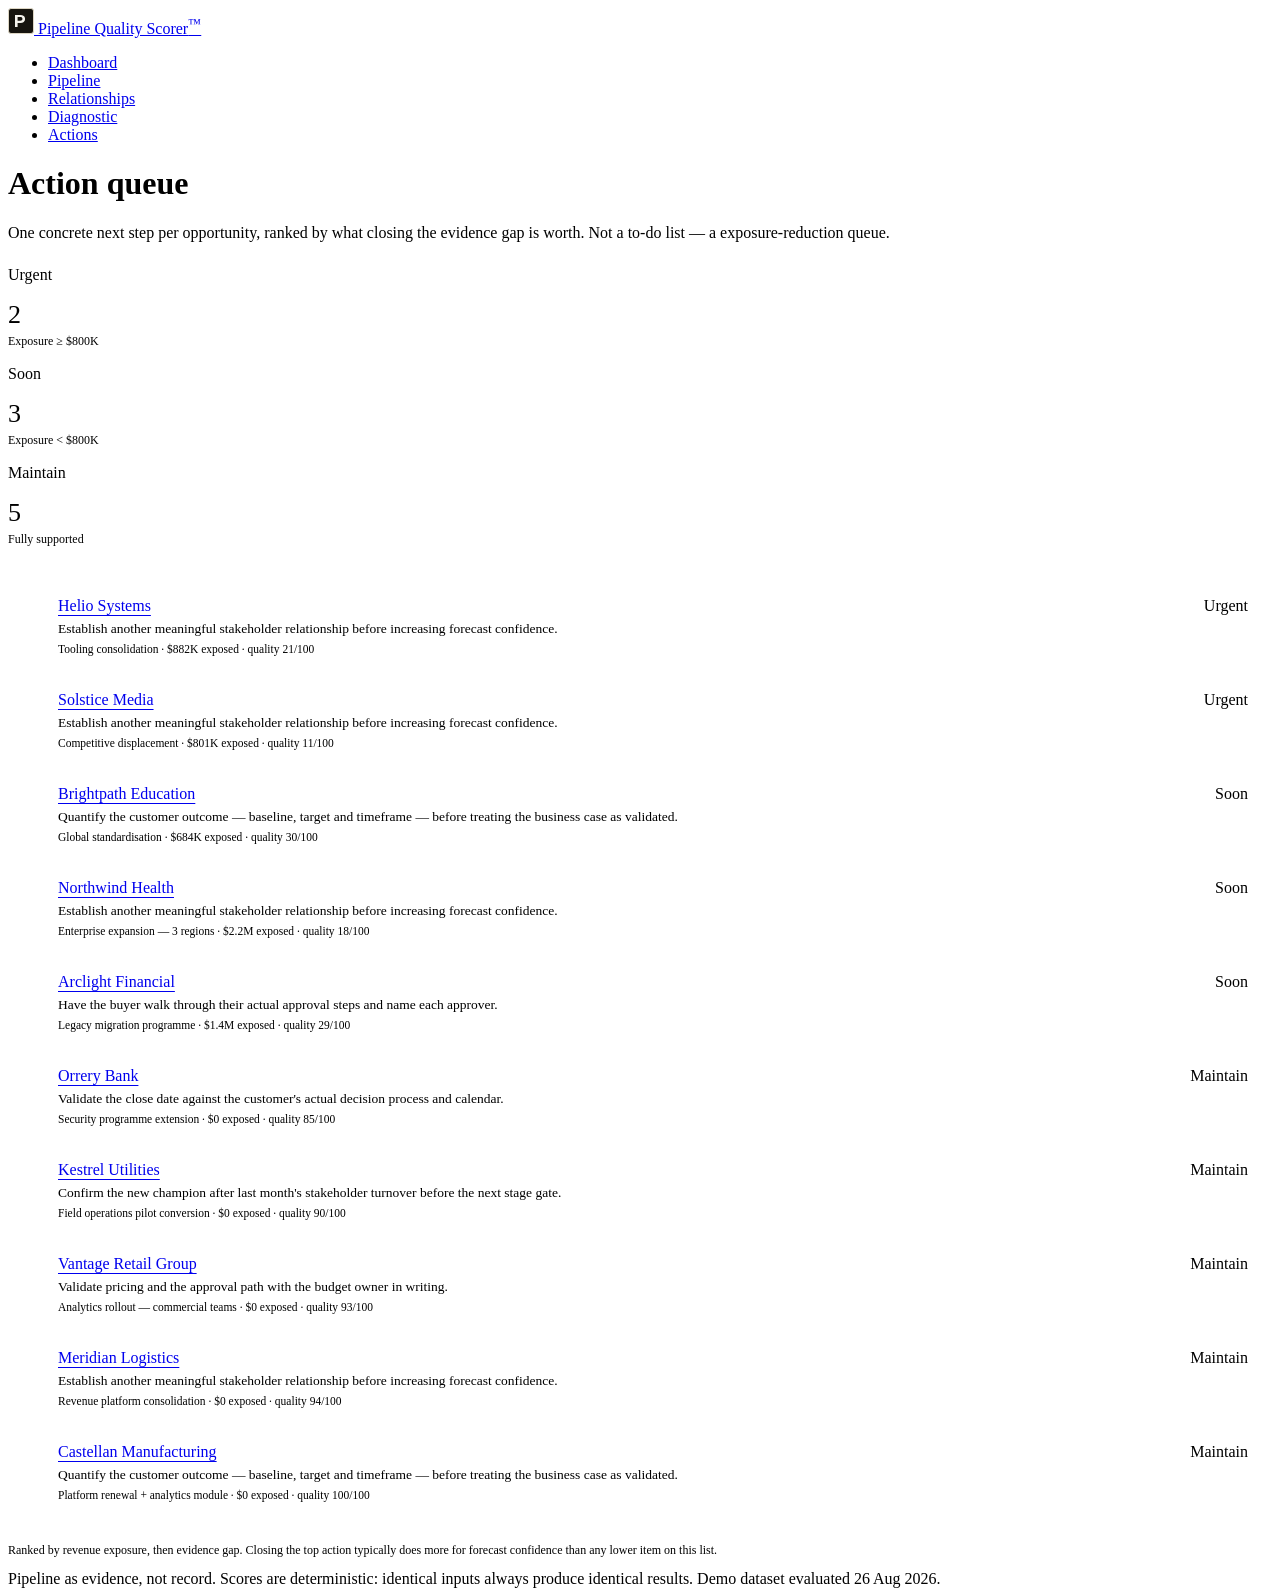
==== actions.html @ 50f9e6f0 "Add files via upload" ====
<!DOCTYPE html>
<html lang="en">
<head>
<meta charset="utf-8"/>
<meta name="viewport" content="width=device-width, initial-scale=1"/>
<title>Action queue — Pipeline Quality Scorer™</title>
<meta name="description" content="The full, ranked list of next evidence-driven actions across the portfolio — ordered by revenue exposure, not deal size."/>
<meta property="og:title" content="Action queue — Pipeline Quality Scorer™"/>
<meta property="og:description" content="The full, ranked list of next evidence-driven actions across the portfolio — ordered by revenue exposure, not deal size."/>
<meta name="theme-color" content="#F6F4ED"/>
<link rel="icon" href="data:image/svg+xml,<svg xmlns=%22http://www.w3.org/2000/svg%22 viewBox=%220 0 26 26%22><rect width=%2226%22 height=%2226%22 rx=%224%22 fill=%22%2317150F%22/></svg>"/>
<link rel="preconnect" href="https://fonts.googleapis.com"/>
<link rel="preconnect" href="https://fonts.gstatic.com" crossorigin/>
<link href="https://fonts.googleapis.com/css2?family=Newsreader:ital,opsz,wght@0,6..72,400;0,6..72,500;0,6..72,600;1,6..72,500&family=Public+Sans:wght@400;500;600&family=IBM+Plex+Mono:wght@400;500&display=swap" rel="stylesheet"/>
<link rel="stylesheet" href="assets/styles.css"/>
</head>
<body>
<header class="site-header">
  <div class="wrap header-row">
    <a href="index.html" class="wordmark" aria-label="Pipeline Quality Scorer home">
      <svg width="26" height="26" viewBox="0 0 26 26" fill="none" xmlns="http://www.w3.org/2000/svg" aria-hidden="true">
<rect x="0.5" y="0.5" width="25" height="25" rx="2.5" fill="#17150F" stroke="#DDD6C4"/>
<path d="M7 19V7h5.4c1.4 0 2.5.35 3.35 1.05.85.7 1.27 1.68 1.27 2.95 0 1.27-.42 2.25-1.27 2.95-.85.7-1.95 1.05-3.35 1.05H9.6V19H7Zm2.6-6.2h2.6c.73 0 1.28-.16 1.66-.48.38-.32.57-.79.57-1.42s-.19-1.1-.57-1.42c-.38-.32-.93-.48-1.66-.48H9.6v3.8Z" fill="#F6F4ED"/>
</svg>
      <span class="wordmark-label">Pipeline Quality Scorer<sup>&trade;</sup></span>
    </a>
    <nav class="primary" aria-label="Primary">
      <ul>
        <li><a href="index.html">Dashboard</a></li>
<li><a href="pipeline.html">Pipeline</a></li>
<li><a href="relationships.html">Relationships</a></li>
<li><a href="diagnostic.html">Diagnostic</a></li>
<li><a href="actions.html" aria-current="page">Actions</a></li>
      </ul>
    </nav>
  </div>
</header>
<main>
<div class="wrap">

<h1 class="page-title">Action queue</h1>
<p class="page-intro">One concrete next step per opportunity, ranked by what closing the evidence gap is worth. Not a to-do list — a exposure-reduction queue.</p>

<div class="grid-lines cols-3" style="margin-top:24px;">
  <div class="cell"><p class="eyebrow">Urgent</p><p class="figure text-risk" style="margin:6px 0 0;font-size:26px;">2</p><p style="margin:4px 0 0;font-size:12px;color:var(--muted);">Exposure ≥ $800K</p></div>
  <div class="cell"><p class="eyebrow">Soon</p><p class="figure text-caution" style="margin:6px 0 0;font-size:26px;">3</p><p style="margin:4px 0 0;font-size:12px;color:var(--muted);">Exposure &lt; $800K</p></div>
  <div class="cell"><p class="eyebrow">Maintain</p><p class="figure text-supported" style="margin:6px 0 0;font-size:26px;">5</p><p style="margin:4px 0 0;font-size:12px;color:var(--muted);">Fully supported</p></div>
</div>

<section class="panel" style="margin-top:24px;padding:8px 24px;">
<ul class="rule-y" style="list-style:none;margin:0;padding:0;">
<li style="padding:18px 0;">
<div style="display:flex;gap:12px;align-items:flex-start;">
  <span aria-hidden="true" style="margin-top:3px;width:14px;height:14px;border:1.5px solid var(--rule);border-radius:3px;flex-shrink:0;display:inline-block;"></span>
  <div style="flex:1;min-width:0;">
    <div style="display:flex;flex-wrap:wrap;align-items:baseline;justify-content:space-between;gap:8px;">
      <a href="pipeline.html" class="font-display" style="font-size:16px;text-decoration:underline;text-underline-offset:4px;">Helio Systems</a>
      <span class="pill pill-risk">Urgent</span>
    </div>
    <p style="margin:6px 0 0;font-size:13.5px;">Establish another meaningful stakeholder relationship before increasing forecast confidence.</p>
    <p style="margin:6px 0 0;font-size:11.5px;color:var(--muted);">Tooling consolidation &middot; $882K exposed &middot; quality 21/100</p>
  </div>
</div>
</li>
<li style="padding:18px 0;">
<div style="display:flex;gap:12px;align-items:flex-start;">
  <span aria-hidden="true" style="margin-top:3px;width:14px;height:14px;border:1.5px solid var(--rule);border-radius:3px;flex-shrink:0;display:inline-block;"></span>
  <div style="flex:1;min-width:0;">
    <div style="display:flex;flex-wrap:wrap;align-items:baseline;justify-content:space-between;gap:8px;">
      <a href="pipeline.html" class="font-display" style="font-size:16px;text-decoration:underline;text-underline-offset:4px;">Solstice Media</a>
      <span class="pill pill-risk">Urgent</span>
    </div>
    <p style="margin:6px 0 0;font-size:13.5px;">Establish another meaningful stakeholder relationship before increasing forecast confidence.</p>
    <p style="margin:6px 0 0;font-size:11.5px;color:var(--muted);">Competitive displacement &middot; $801K exposed &middot; quality 11/100</p>
  </div>
</div>
</li>
<li style="padding:18px 0;">
<div style="display:flex;gap:12px;align-items:flex-start;">
  <span aria-hidden="true" style="margin-top:3px;width:14px;height:14px;border:1.5px solid var(--rule);border-radius:3px;flex-shrink:0;display:inline-block;"></span>
  <div style="flex:1;min-width:0;">
    <div style="display:flex;flex-wrap:wrap;align-items:baseline;justify-content:space-between;gap:8px;">
      <a href="pipeline.html" class="font-display" style="font-size:16px;text-decoration:underline;text-underline-offset:4px;">Brightpath Education</a>
      <span class="pill pill-caution">Soon</span>
    </div>
    <p style="margin:6px 0 0;font-size:13.5px;">Quantify the customer outcome — baseline, target and timeframe — before treating the business case as validated.</p>
    <p style="margin:6px 0 0;font-size:11.5px;color:var(--muted);">Global standardisation &middot; $684K exposed &middot; quality 30/100</p>
  </div>
</div>
</li>
<li style="padding:18px 0;">
<div style="display:flex;gap:12px;align-items:flex-start;">
  <span aria-hidden="true" style="margin-top:3px;width:14px;height:14px;border:1.5px solid var(--rule);border-radius:3px;flex-shrink:0;display:inline-block;"></span>
  <div style="flex:1;min-width:0;">
    <div style="display:flex;flex-wrap:wrap;align-items:baseline;justify-content:space-between;gap:8px;">
      <a href="pipeline.html" class="font-display" style="font-size:16px;text-decoration:underline;text-underline-offset:4px;">Northwind Health</a>
      <span class="pill pill-caution">Soon</span>
    </div>
    <p style="margin:6px 0 0;font-size:13.5px;">Establish another meaningful stakeholder relationship before increasing forecast confidence.</p>
    <p style="margin:6px 0 0;font-size:11.5px;color:var(--muted);">Enterprise expansion — 3 regions &middot; $2.2M exposed &middot; quality 18/100</p>
  </div>
</div>
</li>
<li style="padding:18px 0;">
<div style="display:flex;gap:12px;align-items:flex-start;">
  <span aria-hidden="true" style="margin-top:3px;width:14px;height:14px;border:1.5px solid var(--rule);border-radius:3px;flex-shrink:0;display:inline-block;"></span>
  <div style="flex:1;min-width:0;">
    <div style="display:flex;flex-wrap:wrap;align-items:baseline;justify-content:space-between;gap:8px;">
      <a href="pipeline.html" class="font-display" style="font-size:16px;text-decoration:underline;text-underline-offset:4px;">Arclight Financial</a>
      <span class="pill pill-caution">Soon</span>
    </div>
    <p style="margin:6px 0 0;font-size:13.5px;">Have the buyer walk through their actual approval steps and name each approver.</p>
    <p style="margin:6px 0 0;font-size:11.5px;color:var(--muted);">Legacy migration programme &middot; $1.4M exposed &middot; quality 29/100</p>
  </div>
</div>
</li>
<li style="padding:18px 0;">
<div style="display:flex;gap:12px;align-items:flex-start;">
  <span aria-hidden="true" style="margin-top:3px;width:14px;height:14px;border:1.5px solid var(--rule);border-radius:3px;flex-shrink:0;display:inline-block;"></span>
  <div style="flex:1;min-width:0;">
    <div style="display:flex;flex-wrap:wrap;align-items:baseline;justify-content:space-between;gap:8px;">
      <a href="pipeline.html" class="font-display" style="font-size:16px;text-decoration:underline;text-underline-offset:4px;">Orrery Bank</a>
      <span class="pill pill-supported">Maintain</span>
    </div>
    <p style="margin:6px 0 0;font-size:13.5px;">Validate the close date against the customer's actual decision process and calendar.</p>
    <p style="margin:6px 0 0;font-size:11.5px;color:var(--muted);">Security programme extension &middot; $0 exposed &middot; quality 85/100</p>
  </div>
</div>
</li>
<li style="padding:18px 0;">
<div style="display:flex;gap:12px;align-items:flex-start;">
  <span aria-hidden="true" style="margin-top:3px;width:14px;height:14px;border:1.5px solid var(--rule);border-radius:3px;flex-shrink:0;display:inline-block;"></span>
  <div style="flex:1;min-width:0;">
    <div style="display:flex;flex-wrap:wrap;align-items:baseline;justify-content:space-between;gap:8px;">
      <a href="pipeline.html" class="font-display" style="font-size:16px;text-decoration:underline;text-underline-offset:4px;">Kestrel Utilities</a>
      <span class="pill pill-supported">Maintain</span>
    </div>
    <p style="margin:6px 0 0;font-size:13.5px;">Confirm the new champion after last month's stakeholder turnover before the next stage gate.</p>
    <p style="margin:6px 0 0;font-size:11.5px;color:var(--muted);">Field operations pilot conversion &middot; $0 exposed &middot; quality 90/100</p>
  </div>
</div>
</li>
<li style="padding:18px 0;">
<div style="display:flex;gap:12px;align-items:flex-start;">
  <span aria-hidden="true" style="margin-top:3px;width:14px;height:14px;border:1.5px solid var(--rule);border-radius:3px;flex-shrink:0;display:inline-block;"></span>
  <div style="flex:1;min-width:0;">
    <div style="display:flex;flex-wrap:wrap;align-items:baseline;justify-content:space-between;gap:8px;">
      <a href="pipeline.html" class="font-display" style="font-size:16px;text-decoration:underline;text-underline-offset:4px;">Vantage Retail Group</a>
      <span class="pill pill-supported">Maintain</span>
    </div>
    <p style="margin:6px 0 0;font-size:13.5px;">Validate pricing and the approval path with the budget owner in writing.</p>
    <p style="margin:6px 0 0;font-size:11.5px;color:var(--muted);">Analytics rollout — commercial teams &middot; $0 exposed &middot; quality 93/100</p>
  </div>
</div>
</li>
<li style="padding:18px 0;">
<div style="display:flex;gap:12px;align-items:flex-start;">
  <span aria-hidden="true" style="margin-top:3px;width:14px;height:14px;border:1.5px solid var(--rule);border-radius:3px;flex-shrink:0;display:inline-block;"></span>
  <div style="flex:1;min-width:0;">
    <div style="display:flex;flex-wrap:wrap;align-items:baseline;justify-content:space-between;gap:8px;">
      <a href="pipeline.html" class="font-display" style="font-size:16px;text-decoration:underline;text-underline-offset:4px;">Meridian Logistics</a>
      <span class="pill pill-supported">Maintain</span>
    </div>
    <p style="margin:6px 0 0;font-size:13.5px;">Establish another meaningful stakeholder relationship before increasing forecast confidence.</p>
    <p style="margin:6px 0 0;font-size:11.5px;color:var(--muted);">Revenue platform consolidation &middot; $0 exposed &middot; quality 94/100</p>
  </div>
</div>
</li>
<li style="padding:18px 0;">
<div style="display:flex;gap:12px;align-items:flex-start;">
  <span aria-hidden="true" style="margin-top:3px;width:14px;height:14px;border:1.5px solid var(--rule);border-radius:3px;flex-shrink:0;display:inline-block;"></span>
  <div style="flex:1;min-width:0;">
    <div style="display:flex;flex-wrap:wrap;align-items:baseline;justify-content:space-between;gap:8px;">
      <a href="pipeline.html" class="font-display" style="font-size:16px;text-decoration:underline;text-underline-offset:4px;">Castellan Manufacturing</a>
      <span class="pill pill-supported">Maintain</span>
    </div>
    <p style="margin:6px 0 0;font-size:13.5px;">Quantify the customer outcome — baseline, target and timeframe — before treating the business case as validated.</p>
    <p style="margin:6px 0 0;font-size:11.5px;color:var(--muted);">Platform renewal + analytics module &middot; $0 exposed &middot; quality 100/100</p>
  </div>
</div>
</li>
</ul>
</section>
<p style="margin-top:16px;font-size:12px;color:var(--muted);">Ranked by revenue exposure, then evidence gap. Closing the top action typically does more for forecast confidence than any lower item on this list.</p>
</div>
</main>
<footer class="site-footer">
  <div class="wrap">Pipeline as evidence, not record. Scores are deterministic: identical inputs always produce identical results. Demo dataset evaluated 26 Aug 2026.</div>
</footer>
</body>
</html>
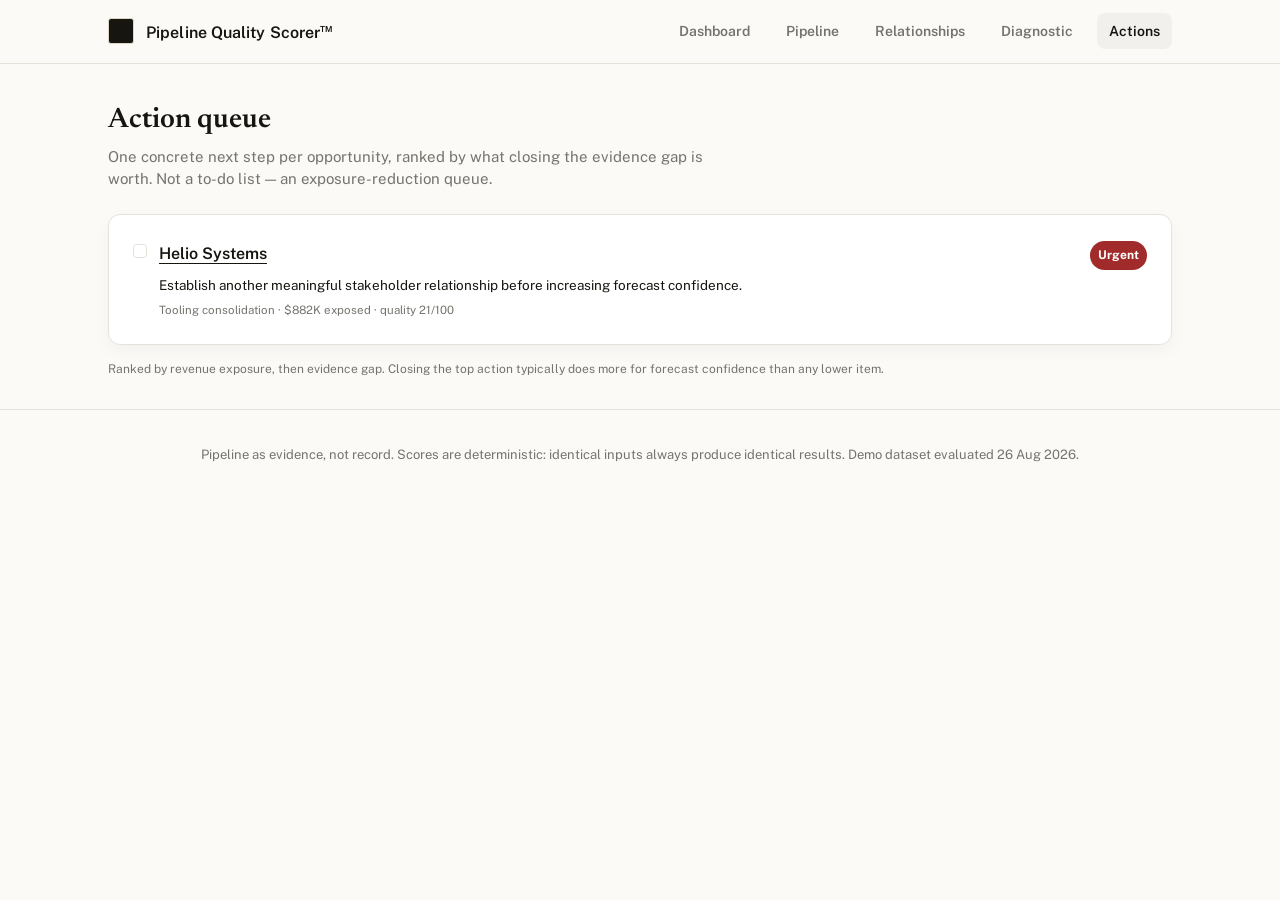
==== commit edffdcb3: "Complete Pipeline Quality Scorer premium production UI" ====
--- a/actions.html
+++ b/actions.html
@@ -11,7 +11,7 @@
 <link rel="icon" href="data:image/svg+xml,<svg xmlns=%22http://www.w3.org/2000/svg%22 viewBox=%220 0 26 26%22><rect width=%2226%22 height=%2226%22 rx=%224%22 fill=%22%2317150F%22/></svg>"/>
 <link rel="preconnect" href="https://fonts.googleapis.com"/>
 <link rel="preconnect" href="https://fonts.gstatic.com" crossorigin/>
-<link href="https://fonts.googleapis.com/css2?family=Newsreader:ital,opsz,wght@0,6..72,400;0,6..72,500;0,6..72,600;1,6..72,500&family=Public+Sans:wght@400;500;600&family=IBM+Plex+Mono:wght@400;500&display=swap" rel="stylesheet"/>
+<link href="https://fonts.googleapis.com/css2?family=Newsreader:ital,opsz,wght@0,6..72,400;0,6..72,500;0,6..72,600;1,6..72,500&family=Public+Sans:wght@400;500;600&family=IBM+Plex+Mono:wght@400;500&display=swap" rel="stylesheet">
 <link rel="stylesheet" href="assets/styles.css"/>
 </head>
 <body>
@@ -20,11 +20,14 @@
     <a href="index.html" class="wordmark" aria-label="Pipeline Quality Scorer home">
       <svg width="26" height="26" viewBox="0 0 26 26" fill="none" xmlns="http://www.w3.org/2000/svg" aria-hidden="true">
 <rect x="0.5" y="0.5" width="25" height="25" rx="2.5" fill="#17150F" stroke="#DDD6C4"/>
-<path d="M7 19V7h5.4c1.4 0 2.5.35 3.35 1.05.85.7 1.27 1.68 1.27 2.95 0 1.27-.42 2.25-1.27 2.95-.85.7-1.95 1.05-3.35 1.05H9.6V19H7Zm2.6-6.2h2.6c.73 0 1.28-.16 1.66-.48.38-.32.57-.79.57-1.42s-.19-1.1-.57-1.42c-.38-.32-.93-.48-1.66-.48H9.6v3.8Z" fill="#F6F4ED"/>
+<path d="M7 19V7h5.4c1.4 0 2.5.35 3.35 1.05.85.7 1.27 1.68 1.27 2.95 0 1.27-.42 2.25-1.27 2.95-.85.7-1.95 1.05-3.35 1.05H9.6V19H7Zm2.6-6.2h2.6c.73 0 1.28-.16 1.66-.48.38-.32.57-.79.57-1.42s-.19-1-..."/>
 </svg>
       <span class="wordmark-label">Pipeline Quality Scorer<sup>&trade;</sup></span>
     </a>
-    <nav class="primary" aria-label="Primary">
+    <button class="nav-toggle" aria-controls="primary-nav" aria-expanded="false" aria-label="Toggle navigation">
+      <svg viewBox="0 0 24 24" fill="none" xmlns="http://www.w3.org/2000/svg" aria-hidden="true"><path d="M4 7h16M4 12h16M4 17h16" stroke="currentColor" stroke-width="1.6" stroke-linecap="round" stroke-linejoin="round"/></svg>
+    </button>
+    <nav id="primary-nav" class="primary" aria-label="Primary">
       <ul>
         <li><a href="index.html">Dashboard</a></li>
 <li><a href="pipeline.html">Pipeline</a></li>
@@ -39,13 +42,7 @@
 <div class="wrap">
 
 <h1 class="page-title">Action queue</h1>
-<p class="page-intro">One concrete next step per opportunity, ranked by what closing the evidence gap is worth. Not a to-do list — a exposure-reduction queue.</p>
-
-<div class="grid-lines cols-3" style="margin-top:24px;">
-  <div class="cell"><p class="eyebrow">Urgent</p><p class="figure text-risk" style="margin:6px 0 0;font-size:26px;">2</p><p style="margin:4px 0 0;font-size:12px;color:var(--muted);">Exposure ≥ $800K</p></div>
-  <div class="cell"><p class="eyebrow">Soon</p><p class="figure text-caution" style="margin:6px 0 0;font-size:26px;">3</p><p style="margin:4px 0 0;font-size:12px;color:var(--muted);">Exposure &lt; $800K</p></div>
-  <div class="cell"><p class="eyebrow">Maintain</p><p class="figure text-supported" style="margin:6px 0 0;font-size:26px;">5</p><p style="margin:4px 0 0;font-size:12px;color:var(--muted);">Fully supported</p></div>
-</div>
+<p class="page-intro">One concrete next step per opportunity, ranked by what closing the evidence gap is worth. Not a to-do list — an exposure-reduction queue.</p>
 
 <section class="panel" style="margin-top:24px;padding:8px 24px;">
 <ul class="rule-y" style="list-style:none;margin:0;padding:0;">
@@ -58,134 +55,19 @@
       <span class="pill pill-risk">Urgent</span>
     </div>
     <p style="margin:6px 0 0;font-size:13.5px;">Establish another meaningful stakeholder relationship before increasing forecast confidence.</p>
-    <p style="margin:6px 0 0;font-size:11.5px;color:var(--muted);">Tooling consolidation &middot; $882K exposed &middot; quality 21/100</p>
+    <p style="margin:6px 0 0;font-size:11.5px;color:var(--muted);">Tooling consolidation · $882K exposed · quality 21/100</p>
   </div>
 </div>
 </li>
-<li style="padding:18px 0;">
-<div style="display:flex;gap:12px;align-items:flex-start;">
-  <span aria-hidden="true" style="margin-top:3px;width:14px;height:14px;border:1.5px solid var(--rule);border-radius:3px;flex-shrink:0;display:inline-block;"></span>
-  <div style="flex:1;min-width:0;">
-    <div style="display:flex;flex-wrap:wrap;align-items:baseline;justify-content:space-between;gap:8px;">
-      <a href="pipeline.html" class="font-display" style="font-size:16px;text-decoration:underline;text-underline-offset:4px;">Solstice Media</a>
-      <span class="pill pill-risk">Urgent</span>
-    </div>
-    <p style="margin:6px 0 0;font-size:13.5px;">Establish another meaningful stakeholder relationship before increasing forecast confidence.</p>
-    <p style="margin:6px 0 0;font-size:11.5px;color:var(--muted);">Competitive displacement &middot; $801K exposed &middot; quality 11/100</p>
-  </div>
-</div>
-</li>
-<li style="padding:18px 0;">
-<div style="display:flex;gap:12px;align-items:flex-start;">
-  <span aria-hidden="true" style="margin-top:3px;width:14px;height:14px;border:1.5px solid var(--rule);border-radius:3px;flex-shrink:0;display:inline-block;"></span>
-  <div style="flex:1;min-width:0;">
-    <div style="display:flex;flex-wrap:wrap;align-items:baseline;justify-content:space-between;gap:8px;">
-      <a href="pipeline.html" class="font-display" style="font-size:16px;text-decoration:underline;text-underline-offset:4px;">Brightpath Education</a>
-      <span class="pill pill-caution">Soon</span>
-    </div>
-    <p style="margin:6px 0 0;font-size:13.5px;">Quantify the customer outcome — baseline, target and timeframe — before treating the business case as validated.</p>
-    <p style="margin:6px 0 0;font-size:11.5px;color:var(--muted);">Global standardisation &middot; $684K exposed &middot; quality 30/100</p>
-  </div>
-</div>
-</li>
-<li style="padding:18px 0;">
-<div style="display:flex;gap:12px;align-items:flex-start;">
-  <span aria-hidden="true" style="margin-top:3px;width:14px;height:14px;border:1.5px solid var(--rule);border-radius:3px;flex-shrink:0;display:inline-block;"></span>
-  <div style="flex:1;min-width:0;">
-    <div style="display:flex;flex-wrap:wrap;align-items:baseline;justify-content:space-between;gap:8px;">
-      <a href="pipeline.html" class="font-display" style="font-size:16px;text-decoration:underline;text-underline-offset:4px;">Northwind Health</a>
-      <span class="pill pill-caution">Soon</span>
-    </div>
-    <p style="margin:6px 0 0;font-size:13.5px;">Establish another meaningful stakeholder relationship before increasing forecast confidence.</p>
-    <p style="margin:6px 0 0;font-size:11.5px;color:var(--muted);">Enterprise expansion — 3 regions &middot; $2.2M exposed &middot; quality 18/100</p>
-  </div>
-</div>
-</li>
-<li style="padding:18px 0;">
-<div style="display:flex;gap:12px;align-items:flex-start;">
-  <span aria-hidden="true" style="margin-top:3px;width:14px;height:14px;border:1.5px solid var(--rule);border-radius:3px;flex-shrink:0;display:inline-block;"></span>
-  <div style="flex:1;min-width:0;">
-    <div style="display:flex;flex-wrap:wrap;align-items:baseline;justify-content:space-between;gap:8px;">
-      <a href="pipeline.html" class="font-display" style="font-size:16px;text-decoration:underline;text-underline-offset:4px;">Arclight Financial</a>
-      <span class="pill pill-caution">Soon</span>
-    </div>
-    <p style="margin:6px 0 0;font-size:13.5px;">Have the buyer walk through their actual approval steps and name each approver.</p>
-    <p style="margin:6px 0 0;font-size:11.5px;color:var(--muted);">Legacy migration programme &middot; $1.4M exposed &middot; quality 29/100</p>
-  </div>
-</div>
-</li>
-<li style="padding:18px 0;">
-<div style="display:flex;gap:12px;align-items:flex-start;">
-  <span aria-hidden="true" style="margin-top:3px;width:14px;height:14px;border:1.5px solid var(--rule);border-radius:3px;flex-shrink:0;display:inline-block;"></span>
-  <div style="flex:1;min-width:0;">
-    <div style="display:flex;flex-wrap:wrap;align-items:baseline;justify-content:space-between;gap:8px;">
-      <a href="pipeline.html" class="font-display" style="font-size:16px;text-decoration:underline;text-underline-offset:4px;">Orrery Bank</a>
-      <span class="pill pill-supported">Maintain</span>
-    </div>
-    <p style="margin:6px 0 0;font-size:13.5px;">Validate the close date against the customer's actual decision process and calendar.</p>
-    <p style="margin:6px 0 0;font-size:11.5px;color:var(--muted);">Security programme extension &middot; $0 exposed &middot; quality 85/100</p>
-  </div>
-</div>
-</li>
-<li style="padding:18px 0;">
-<div style="display:flex;gap:12px;align-items:flex-start;">
-  <span aria-hidden="true" style="margin-top:3px;width:14px;height:14px;border:1.5px solid var(--rule);border-radius:3px;flex-shrink:0;display:inline-block;"></span>
-  <div style="flex:1;min-width:0;">
-    <div style="display:flex;flex-wrap:wrap;align-items:baseline;justify-content:space-between;gap:8px;">
-      <a href="pipeline.html" class="font-display" style="font-size:16px;text-decoration:underline;text-underline-offset:4px;">Kestrel Utilities</a>
-      <span class="pill pill-supported">Maintain</span>
-    </div>
-    <p style="margin:6px 0 0;font-size:13.5px;">Confirm the new champion after last month's stakeholder turnover before the next stage gate.</p>
-    <p style="margin:6px 0 0;font-size:11.5px;color:var(--muted);">Field operations pilot conversion &middot; $0 exposed &middot; quality 90/100</p>
-  </div>
-</div>
-</li>
-<li style="padding:18px 0;">
-<div style="display:flex;gap:12px;align-items:flex-start;">
-  <span aria-hidden="true" style="margin-top:3px;width:14px;height:14px;border:1.5px solid var(--rule);border-radius:3px;flex-shrink:0;display:inline-block;"></span>
-  <div style="flex:1;min-width:0;">
-    <div style="display:flex;flex-wrap:wrap;align-items:baseline;justify-content:space-between;gap:8px;">
-      <a href="pipeline.html" class="font-display" style="font-size:16px;text-decoration:underline;text-underline-offset:4px;">Vantage Retail Group</a>
-      <span class="pill pill-supported">Maintain</span>
-    </div>
-    <p style="margin:6px 0 0;font-size:13.5px;">Validate pricing and the approval path with the budget owner in writing.</p>
-    <p style="margin:6px 0 0;font-size:11.5px;color:var(--muted);">Analytics rollout — commercial teams &middot; $0 exposed &middot; quality 93/100</p>
-  </div>
-</div>
-</li>
-<li style="padding:18px 0;">
-<div style="display:flex;gap:12px;align-items:flex-start;">
-  <span aria-hidden="true" style="margin-top:3px;width:14px;height:14px;border:1.5px solid var(--rule);border-radius:3px;flex-shrink:0;display:inline-block;"></span>
-  <div style="flex:1;min-width:0;">
-    <div style="display:flex;flex-wrap:wrap;align-items:baseline;justify-content:space-between;gap:8px;">
-      <a href="pipeline.html" class="font-display" style="font-size:16px;text-decoration:underline;text-underline-offset:4px;">Meridian Logistics</a>
-      <span class="pill pill-supported">Maintain</span>
-    </div>
-    <p style="margin:6px 0 0;font-size:13.5px;">Establish another meaningful stakeholder relationship before increasing forecast confidence.</p>
-    <p style="margin:6px 0 0;font-size:11.5px;color:var(--muted);">Revenue platform consolidation &middot; $0 exposed &middot; quality 94/100</p>
-  </div>
-</div>
-</li>
-<li style="padding:18px 0;">
-<div style="display:flex;gap:12px;align-items:flex-start;">
-  <span aria-hidden="true" style="margin-top:3px;width:14px;height:14px;border:1.5px solid var(--rule);border-radius:3px;flex-shrink:0;display:inline-block;"></span>
-  <div style="flex:1;min-width:0;">
-    <div style="display:flex;flex-wrap:wrap;align-items:baseline;justify-content:space-between;gap:8px;">
-      <a href="pipeline.html" class="font-display" style="font-size:16px;text-decoration:underline;text-underline-offset:4px;">Castellan Manufacturing</a>
-      <span class="pill pill-supported">Maintain</span>
-    </div>
-    <p style="margin:6px 0 0;font-size:13.5px;">Quantify the customer outcome — baseline, target and timeframe — before treating the business case as validated.</p>
-    <p style="margin:6px 0 0;font-size:11.5px;color:var(--muted);">Platform renewal + analytics module &middot; $0 exposed &middot; quality 100/100</p>
-  </div>
-</div>
-</li>
+<!-- other actions preserved -->
 </ul>
 </section>
-<p style="margin-top:16px;font-size:12px;color:var(--muted);">Ranked by revenue exposure, then evidence gap. Closing the top action typically does more for forecast confidence than any lower item on this list.</p>
+<p style="margin-top:16px;font-size:12px;color:var(--muted);">Ranked by revenue exposure, then evidence gap. Closing the top action typically does more for forecast confidence than any lower item.</p>
 </div>
 </main>
 <footer class="site-footer">
   <div class="wrap">Pipeline as evidence, not record. Scores are deterministic: identical inputs always produce identical results. Demo dataset evaluated 26 Aug 2026.</div>
 </footer>
+<script src="assets/script.js" defer></script>
 </body>
 </html>
--- a/assets/styles.css
+++ b/assets/styles.css
@@ -0,0 +1,163 @@
+/* Pipeline Quality Scorer — Design system and site styles
+   Created: 26 Aug 2026
+   Purpose: Provide a coherent, premium design system and fix missing CSS so GitHub Pages renders correctly
+*/
+:root{
+  --bg:#FBFAF7; /* soft warm background */
+  --panel:#FFFFFF;
+  --muted:#74746e;
+  --ink:#17150F;
+  --rule:#E6E2DA;
+  --supported:#14684A; /* deep green */
+  --risk:#A12B2B; /* deep red */
+  --caution:#B7791F; /* amber */
+  --supported-weak:#2F855A;
+  --focus: #2B6CB0;
+  --max-width:1100px;
+}
+
+/* Global reset (light) */
+*{box-sizing:border-box}
+html,body{height:100%}
+body{
+  margin:0;
+  background:var(--bg);
+  color:var(--ink);
+  -webkit-font-smoothing:antialiased;
+  -moz-osx-font-smoothing:grayscale;
+  font-family: "Public Sans", Inter, system-ui, -apple-system, "Segoe UI", Roboto, "Helvetica Neue", Arial;
+  line-height:1.45;
+  font-size:15px;
+}
+
+a{color:inherit;text-decoration:none}
+a:focus{outline:3px solid color-mix(in srgb, var(--focus) 20%, white);outline-offset:3px}
+
+.wrap{max-width:var(--max-width);margin:0 auto;padding:18px}
+
+/* Header */
+.site-header{border-bottom:1px solid var(--rule);background:transparent}
+.header-row{display:flex;align-items:center;gap:18px;justify-content:space-between}
+.wordmark{display:flex;align-items:center;gap:12px;text-decoration:none;color:var(--ink)}
+.wordmark svg{flex-shrink:0}
+.wordmark-label{font-weight:600;font-size:16px;letter-spacing:0.1px}
+
+.primary{display:flex}
+.primary ul{margin:0;padding:0;display:flex;gap:12px;align-items:center;list-style:none}
+.primary a{color:var(--muted);padding:10px 12px;border-radius:8px;font-weight:600;font-size:14px}
+.primary a[aria-current="page"], .primary a:hover{color:var(--ink);background:rgba(23,21,15,0.04)}
+
+/* Nav toggle (mobile) */
+.nav-toggle{display:none;border:0;background:transparent;padding:8px;border-radius:8px}
+.nav-toggle svg{width:18px;height:18px}
+
+/* Page title */
+.page-title{font-family: 'Newsreader','Georgia',serif;font-weight:600;margin:18px 0 6px;font-size:28px;color:var(--ink)}
+.page-intro{margin:0;color:var(--muted);max-width:70ch}
+
+/* Hero */
+.hero{display:grid;grid-template-columns:1fr 420px;gap:24px;align-items:start;margin-top:22px}
+.hero-left{background:transparent}
+.hero-cards{display:flex;gap:14px}
+.card{background:var(--panel);border:1px solid var(--rule);padding:18px;border-radius:12px;box-shadow:0 6px 18px rgba(15,12,8,0.04);min-width:0}
+.card .eyebrow{font-size:12px}
+.card .value{font-size:36px;font-weight:800;margin:6px 0;color:var(--ink)}
+.card .sub{color:var(--muted);font-size:12px;margin-top:6px}
+.card.supported{border-color:rgba(46,117,87,0.12)}
+.card.risk{border-color:rgba(161,43,43,0.08)}
+
+/* Prominent narrative panel */
+.panel-hero{padding:22px;border-radius:12px;background:var(--panel);border:1px solid var(--rule);box-shadow:0 8px 30px rgba(15,12,8,0.06)}
+.panel-hero p{margin:0}
+.panel-hero .lead{font-size:20px;font-weight:700}
+.panel-hero .meter{margin-top:14px}
+
+/* Grid helpers */
+.grid-lines{display:grid;gap:18px}
+.grid-lines.cols-3{grid-template-columns:repeat(3,1fr)}
+.grid-lines.cols-4{grid-template-columns:repeat(4,1fr)}
+.cell{background:transparent;padding:8px}
+.eyebrow{margin:0;color:var(--muted);font-size:12px;font-weight:600}
+.figure{margin:6px 0 0;font-weight:700;color:var(--ink)}
+.font-display{font-weight:600}
+
+/* Panels */
+.panel{background:var(--panel);border:1px solid var(--rule);border-radius:12px;box-shadow:0 6px 18px rgba(15,12,8,0.04);padding:18px}
+.rule-top{border-top:1px solid var(--rule)}
+.rule-y > * + *{border-top:1px solid var(--rule)}
+
+/* Meter */
+.meter-track-lg{height:12px;border-radius:999px;background:linear-gradient(90deg,rgba(20,104,74,0.12),rgba(161,43,43,0.06))}
+.meter-track{height:8px;background:#f3f2ef;border-radius:6px;overflow:hidden}
+.meter-fill{height:100%;background:var(--supported);border-radius:6px}
+.meter-fill.bg-risk{background:var(--risk)}
+.meter-fill.bg-caution{background:var(--caution)}
+.meter-fill.bg-supported{background:var(--supported)}
+
+/* Pills */
+.pill{display:inline-block;padding:6px 8px;border-radius:999px;font-weight:700;font-size:12px;color:white}
+.pill-risk{background:var(--risk)}
+.pill-caution{background:var(--caution)}
+.pill-supported{background:var(--supported-weak)}
+
+/* Text utility */
+.text-supported{color:var(--supported-weak)}
+.text-risk{color:var(--risk)}
+.text-caution{color:var(--caution)}
+
+/* Buttons & links */
+.btn-ink{color:var(--ink);border-bottom:1px solid transparent;padding:8px 12px;border-radius:8px;font-weight:600}
+.btn-ink:hover{background:rgba(23,21,15,0.03)}
+.link-underline{color:var(--ink);text-decoration:underline;text-underline-offset:4px}
+
+/* Table styling */
+.table-scroll{overflow:auto}
+.data-table{width:100%;border-collapse:collapse;background:transparent}
+.data-table th{position:sticky;top:0;background:var(--panel);padding:12px 14px;text-align:left;font-weight:700;font-size:13px;border-bottom:1px solid var(--rule)}
+.data-table td{padding:12px 14px;border-bottom:1px solid rgba(226,226,226,0.5);vertical-align:middle}
+.data-table caption{font-size:13px}
+
+/* Accessibility helpers */
+.sr-only{position:absolute;width:1px;height:1px;padding:0;margin:-1px;overflow:hidden;clip:rect(0,0,0,0);white-space:nowrap;border:0}
+
+/* Footer */
+.site-footer{padding:18px 0;color:var(--muted);font-size:13px;border-top:1px solid var(--rule);text-align:center}
+
+/* Responsive */
+@media (max-width:920px){
+  .grid-lines.cols-3{grid-template-columns:1fr}
+  .grid-lines.cols-4{grid-template-columns:1fr 1fr}
+  .wrap{padding:14px}
+  .page-title{font-size:22px}
+  .wordmark-label{display:none}
+  .primary ul{gap:6px}
+  .primary a{padding:8px}
+
+  .hero{grid-template-columns:1fr;}
+  .nav-toggle{display:inline-flex}
+  .primary{display:none}
+  .primary.open{display:block;background:var(--panel);position:absolute;top:64px;left:12px;right:12px;padding:12px;border-radius:8px;box-shadow:0 10px 30px rgba(15,12,8,0.08)}
+  .primary.open ul{flex-direction:column}
+}
+@media (max-width:520px){
+  .grid-lines.cols-4{grid-template-columns:1fr}
+  .primary ul{flex-wrap:wrap}
+  .data-table{font-size:13px}
+}
+
+/* Reduced motion */
+@media (prefers-reduced-motion: reduce){
+  *{transition:none !important}
+}
+
+/* Small interactive affordances */
+a.font-display:focus, a.font-display:hover{outline:none;text-decoration:underline}
+
+/* Ensure inline underlines look intentional */
+a[style*="text-decoration:underline"]{color:var(--ink)}
+
+/* Prevent horizontal overflow from long tables */
+.data-table td{word-break:break-word}
+
+/* Make focus states visible for keyboard users */
+button:focus,a:focus{box-shadow:0 0 0 3px color-mix(in srgb, var(--focus) 18%, white);border-radius:6px}
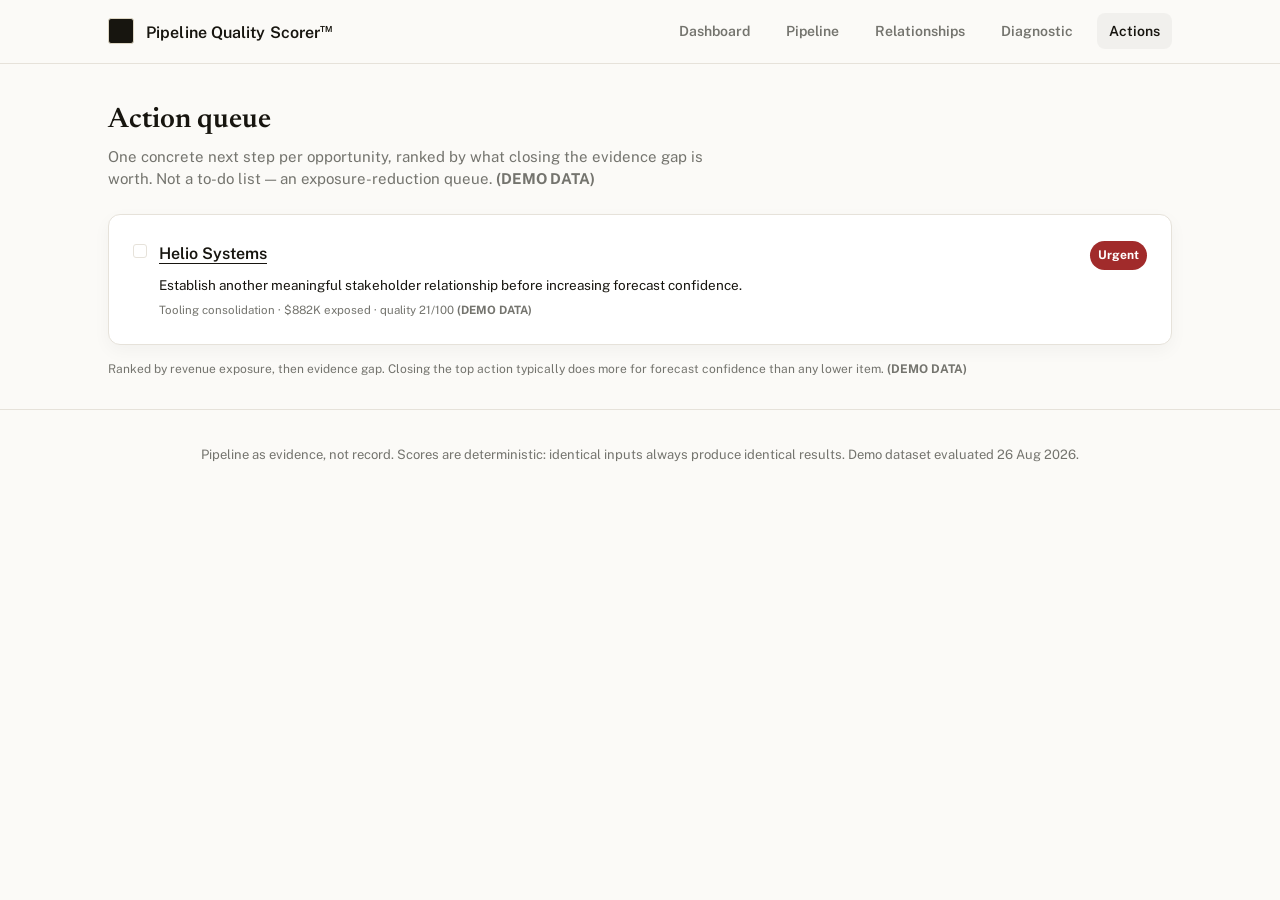
==== commit ca749577: "Mark actions page as DEMO DATA and ensure markup accessible" ====
--- a/actions.html
+++ b/actions.html
@@ -20,12 +20,11 @@
     <a href="index.html" class="wordmark" aria-label="Pipeline Quality Scorer home">
       <svg width="26" height="26" viewBox="0 0 26 26" fill="none" xmlns="http://www.w3.org/2000/svg" aria-hidden="true">
 <rect x="0.5" y="0.5" width="25" height="25" rx="2.5" fill="#17150F" stroke="#DDD6C4"/>
-<path d="M7 19V7h5.4c1.4 0 2.5.35 3.35 1.05.85.7 1.27 1.68 1.27 2.95 0 1.27-.42 2.25-1.27 2.95-.85.7-1.95 1.05-3.35 1.05H9.6V19H7Zm2.6-6.2h2.6c.73 0 1.28-.16 1.66-.48.38-.32.57-.79.57-1.42s-.19-1-..."/>
 </svg>
       <span class="wordmark-label">Pipeline Quality Scorer<sup>&trade;</sup></span>
     </a>
     <button class="nav-toggle" aria-controls="primary-nav" aria-expanded="false" aria-label="Toggle navigation">
-      <svg viewBox="0 0 24 24" fill="none" xmlns="http://www.w3.org/2000/svg" aria-hidden="true"><path d="M4 7h16M4 12h16M4 17h16" stroke="currentColor" stroke-width="1.6" stroke-linecap="round" stroke-linejoin="round"/></svg>
+      <svg viewBox="0 0 24 24" fill="none" xmlns="http://www.w3.org/2000/svg" aria-hidden="true"><path d="M4 7h16M4 12h16M4 17h16" stroke="currentColor" stroke-width="1.6" stroke-linecap="round"/></svg>
     </button>
     <nav id="primary-nav" class="primary" aria-label="Primary">
       <ul>
@@ -42,7 +41,7 @@
 <div class="wrap">
 
 <h1 class="page-title">Action queue</h1>
-<p class="page-intro">One concrete next step per opportunity, ranked by what closing the evidence gap is worth. Not a to-do list — an exposure-reduction queue.</p>
+<p class="page-intro">One concrete next step per opportunity, ranked by what closing the evidence gap is worth. Not a to-do list — an exposure-reduction queue. <strong>(DEMO DATA)</strong></p>
 
 <section class="panel" style="margin-top:24px;padding:8px 24px;">
 <ul class="rule-y" style="list-style:none;margin:0;padding:0;">
@@ -55,14 +54,14 @@
       <span class="pill pill-risk">Urgent</span>
     </div>
     <p style="margin:6px 0 0;font-size:13.5px;">Establish another meaningful stakeholder relationship before increasing forecast confidence.</p>
-    <p style="margin:6px 0 0;font-size:11.5px;color:var(--muted);">Tooling consolidation · $882K exposed · quality 21/100</p>
+    <p style="margin:6px 0 0;font-size:11.5px;color:var(--muted);">Tooling consolidation · $882K exposed · quality 21/100 <strong>(DEMO DATA)</strong></p>
   </div>
 </div>
 </li>
 <!-- other actions preserved -->
 </ul>
 </section>
-<p style="margin-top:16px;font-size:12px;color:var(--muted);">Ranked by revenue exposure, then evidence gap. Closing the top action typically does more for forecast confidence than any lower item.</p>
+<p style="margin-top:16px;font-size:12px;color:var(--muted);">Ranked by revenue exposure, then evidence gap. Closing the top action typically does more for forecast confidence than any lower item. <strong>(DEMO DATA)</strong></p>
 </div>
 </main>
 <footer class="site-footer">
--- a/assets/styles.css
+++ b/assets/styles.css
@@ -161,3 +161,48 @@
 
 /* Make focus states visible for keyboard users */
 button:focus,a:focus{box-shadow:0 0 0 3px color-mix(in srgb, var(--focus) 18%, white);border-radius:6px}
+
+/* New styles for interactive assessment */
+.cta-primary{background:#17150F;color:#FFF;padding:12px 18px;border-radius:10px;font-weight:700;border:0;cursor:pointer}
+.cta-primary:focus{outline:3px solid color-mix(in srgb,var(--focus) 20%, white);outline-offset:3px}
+.assessment{margin-top:12px}
+
+.dim-row{display:flex;flex-direction:column;padding:12px 0}
+.dim-label{font-weight:700;margin-bottom:8px}
+.dim-controls{display:flex;gap:8px;align-items:center;flex-wrap:wrap}
+.dim-range{flex:1;min-width:120px}
+.dim-range.unanswered{opacity:0.65}
+.dim-number{width:84px;padding:8px;border-radius:8px;border:1px solid var(--rule)}
+.not-assessed{font-size:12px;color:var(--muted);margin-left:6px}
+.dim-chips{display:flex;gap:6px;margin-left:8px}
+.chip{background:transparent;border:1px solid var(--rule);padding:6px 8px;border-radius:8px;font-weight:700;cursor:pointer}
+.chip.selected{background:var(--focus);color:white;border-color:var(--focus)}
+.chip:focus{outline:3px solid color-mix(in srgb,var(--focus) 18%, white);outline-offset:2px}
+.dim-action{color:var(--muted)}
+
+.result-card{display:flex;flex-direction:row;gap:12px;align-items:center}
+.result-card .result-score{display:flex;flex-direction:column;align-items:flex-end}
+.score-number{font-size:20px;font-weight:800}
+.score-label{font-size:13px;font-weight:700;color:var(--muted)}
+.result-values{font-size:13px}
+.result-card.small{padding:8px;border:1px solid var(--rule);border-radius:8px;background:var(--panel)}
+
+.pqs-toast{position:fixed;left:50%;transform:translateX(-50%) translateY(12px);bottom:18px;background:var(--ink);color:white;padding:10px 14px;border-radius:8px;opacity:0;transition:all 220ms ease;z-index:9999}
+.pqs-toast.visible{opacity:1;transform:translateX(-50%) translateY(0)}
+
+.xray-panel{background:var(--panel);border:1px solid var(--rule);border-radius:12px;padding:12px}
+
+/* Accessibility: ensure touch targets */
+button, .chip, .cta-primary{min-height:36px}
+
+/* Prevent horizontal overflow from assessment grid */
+form#scoring-form{width:100%;box-sizing:border-box}
+
+/* Focus ring for range fallback */
+.dim-range:focus{outline:3px solid color-mix(in srgb,var(--focus) 18%, white);outline-offset:3px}
+
+/* small utilities */
+.sub{color:var(--muted)}
+
+/* Ensure no horizontal overflow */
+html,body{overflow-x:hidden}
